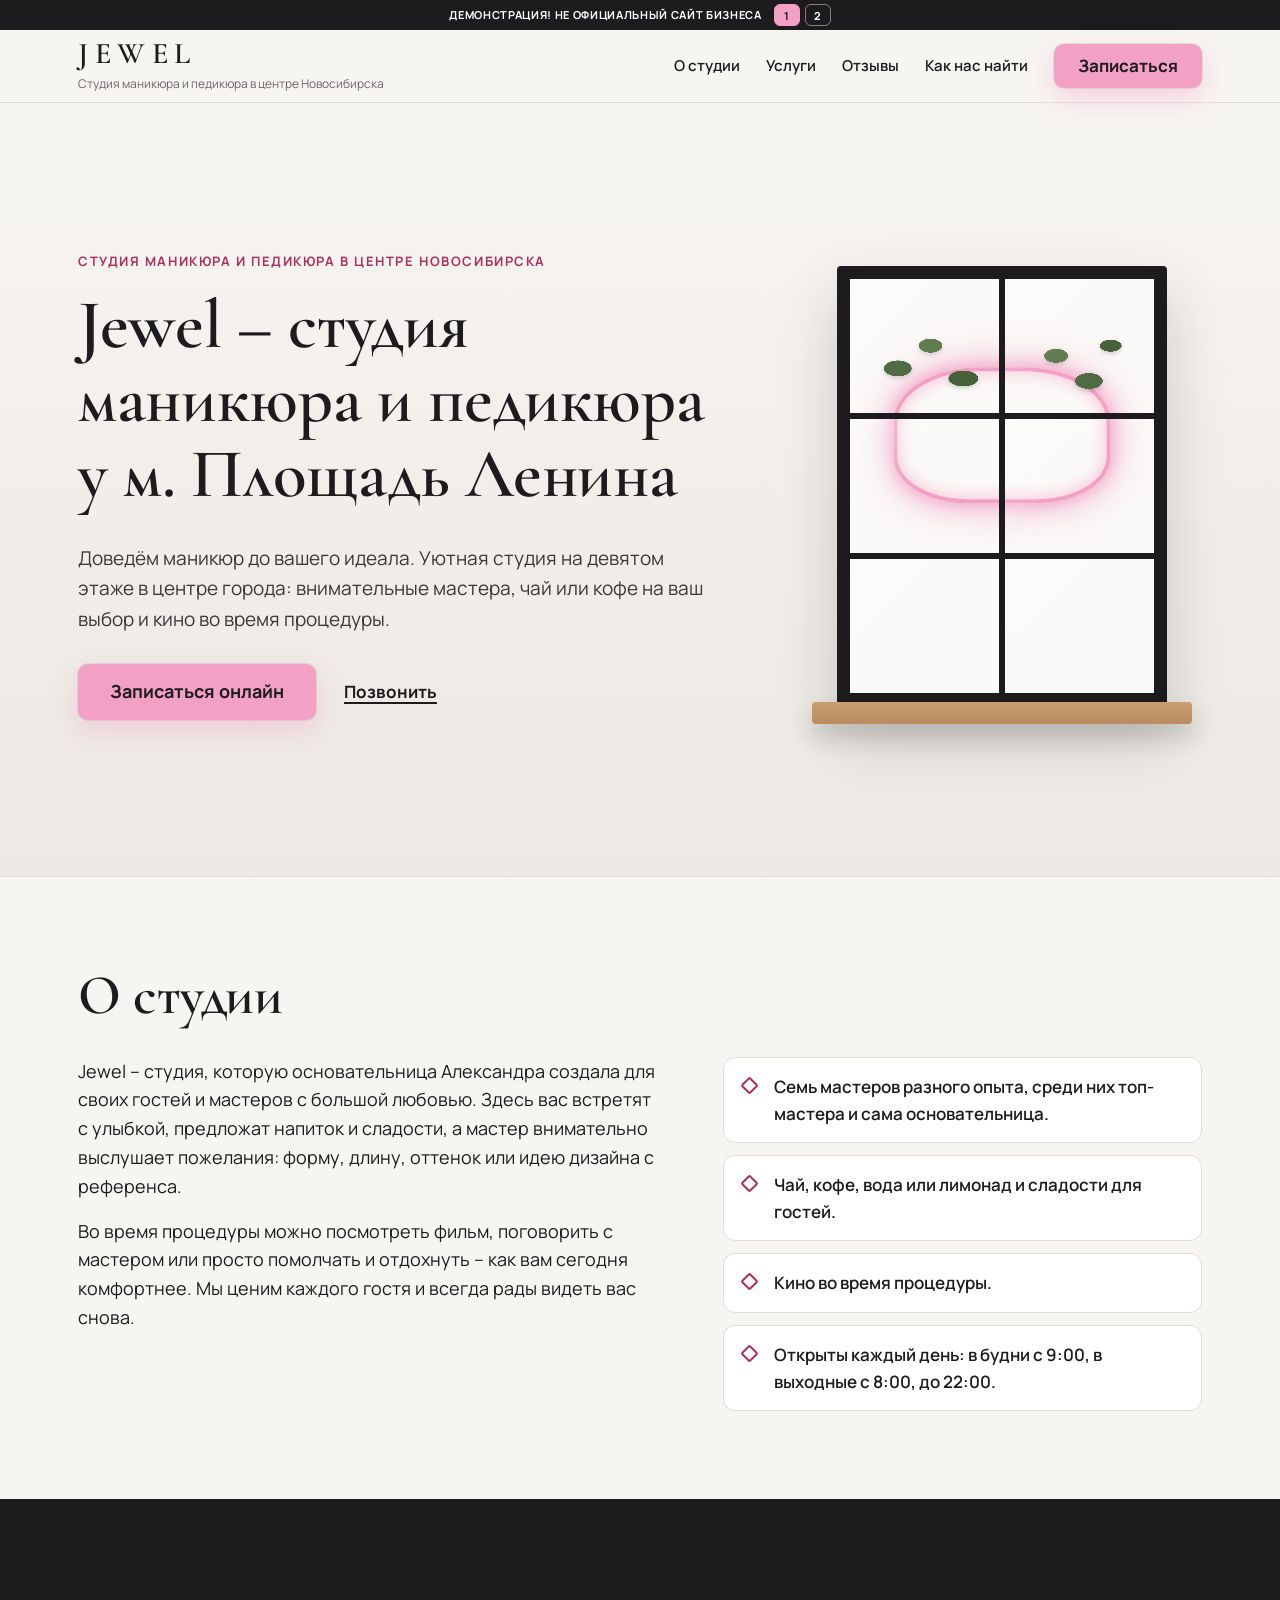
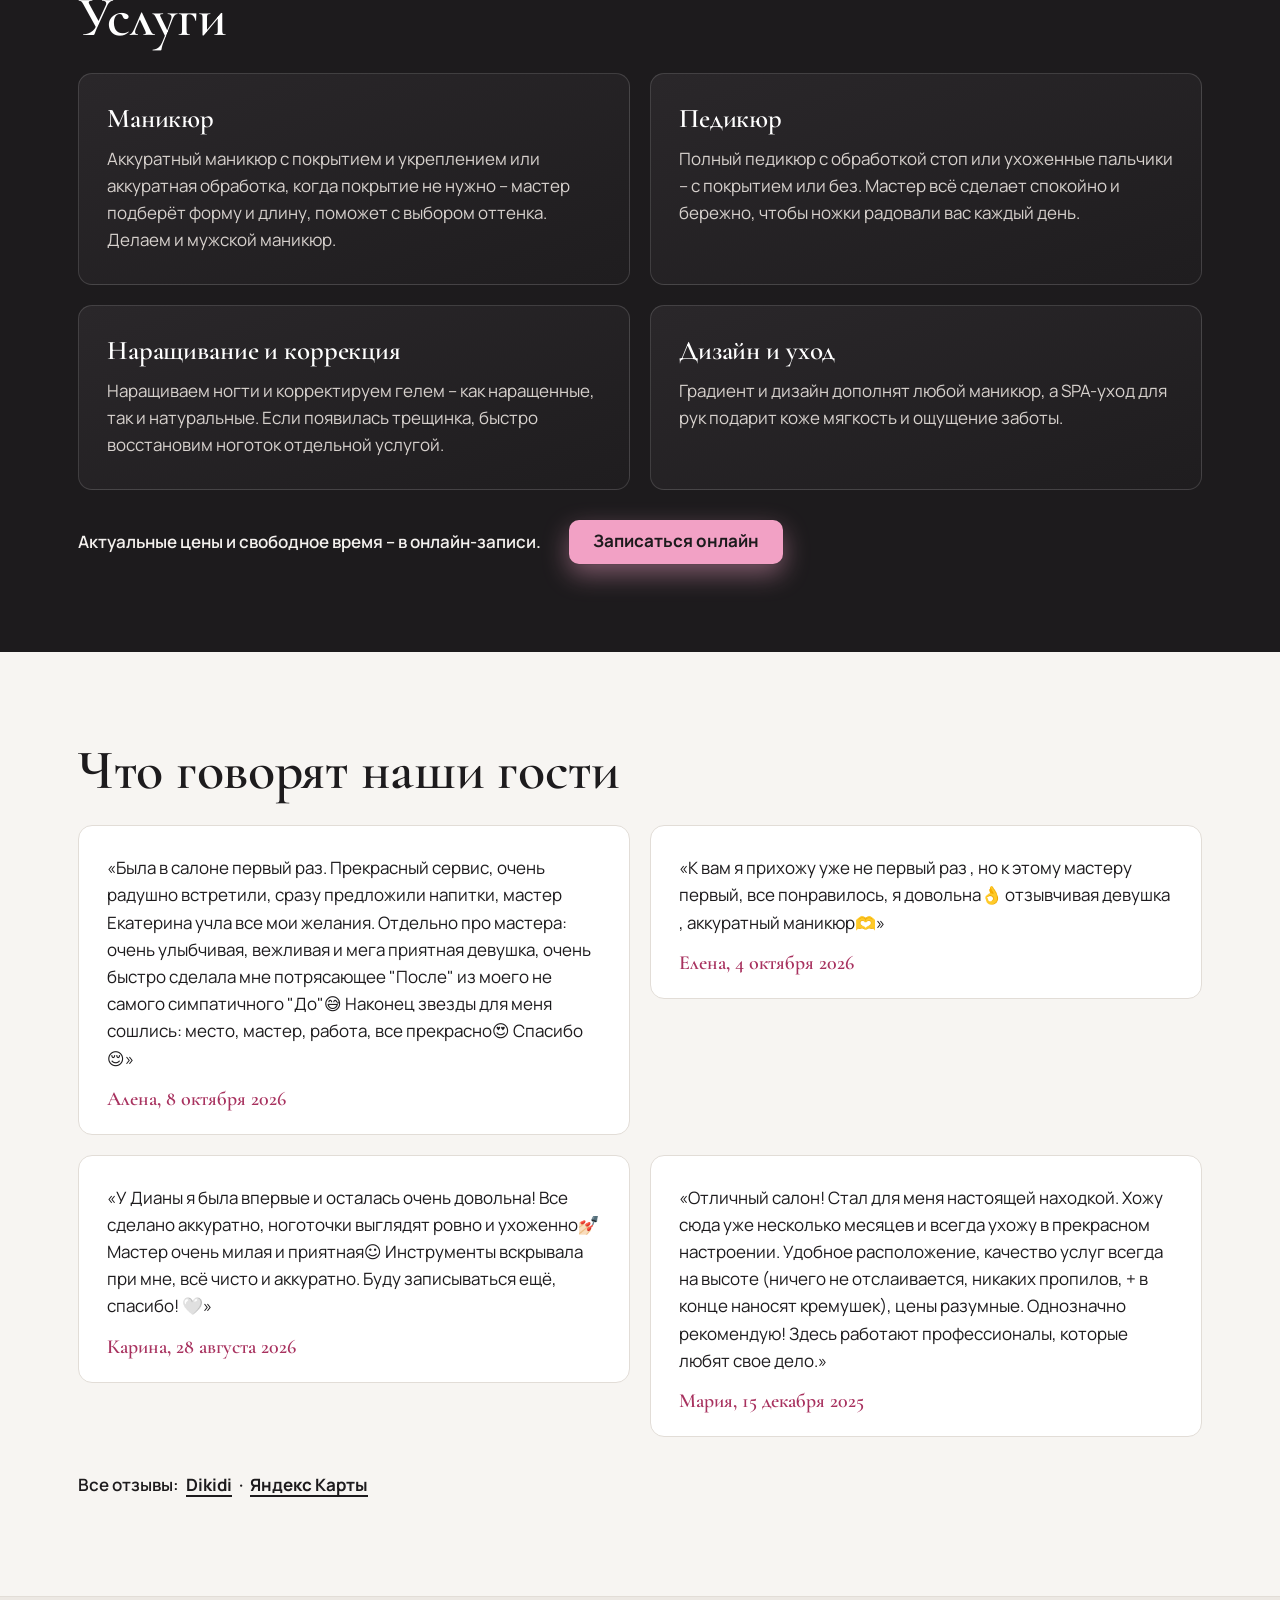
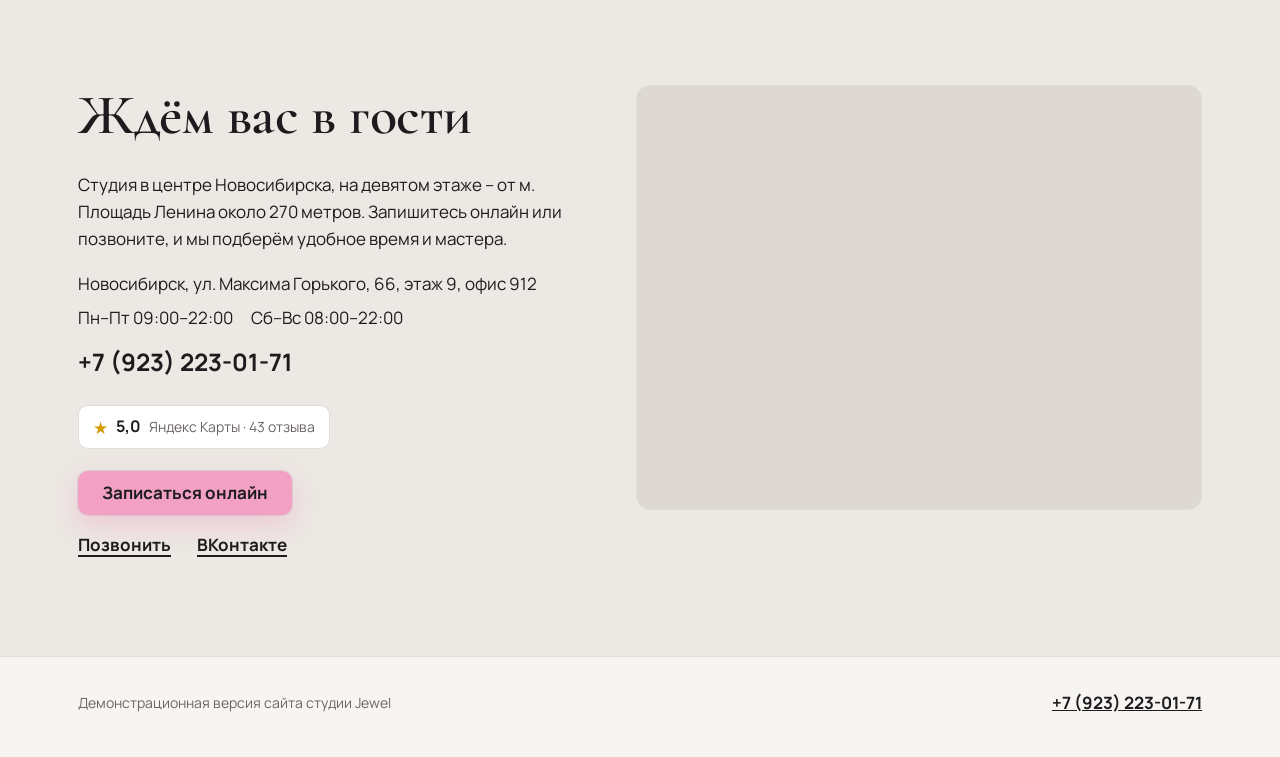
==== index.html @ 797bcfe1 "Demo site" ====
<!DOCTYPE html>
<html lang="ru">
<head>
<meta charset="utf-8">
<meta name="viewport" content="width=device-width, initial-scale=1.0">
<meta name="robots" content="noindex, nofollow">
<title>Jewel · студия маникюра и педикюра у м. Площадь Ленина, Новосибирск</title>
<meta name="description"
  content="Jewel · студия маникюра и педикюра в центре Новосибирска у м. Площадь Ленина: маникюр, педикюр, наращивание и дизайн ногтей, онлайн-запись каждый день.">
<meta name="theme-color" content="#f7f5f2">

<link rel="icon" sizes="any" href="logos/favicon.ico">
<link rel="icon" type="image/png" sizes="32x32" href="logos/favicon-32x32.png">
<link rel="apple-touch-icon" sizes="180x180" href="logos/apple-touch-icon.png">
<link rel="preload" href="fonts/manrope-cyr.woff2" as="font" type="font/woff2" crossorigin>
<link rel="preload" href="fonts/cormorant-lat.woff2" as="font" type="font/woff2" crossorigin>
<link rel="stylesheet" href="css/fonts.css">
<link rel="stylesheet" href="css/styles.css">
</head>
<body>
<div class="fixedtop" id="fixedtop">
  <div class="ribbon">
    <p class="ribbon__msg">ДЕМОНСТРАЦИЯ! НЕ ОФИЦИАЛЬНЫЙ САЙТ БИЗНЕСА</p>
    <nav class="ribbon__ver" aria-label="Версии сайта"><a href="./" aria-current="page">1</a><a href="v2/">2</a></nav>
  </div>
  <header class="bar">
    <div class="bar__in shell">
      <a class="mark" href="#top"><span class="mark__word">JEWEL</span><span class="mark__sub">Студия маникюра и педикюра в центре Новосибирска</span></a>
      <nav class="nav" aria-label="Разделы">
        <a href="#studio">О студии</a>
        <a href="#care">Услуги</a>
        <a href="#voices">Отзывы</a>
        <a href="#visit">Как нас найти</a>
      </nav>
      <a class="pill pill--main bar__cta" href="https://dikidi.net/197615/" target="_blank" rel="noopener">Записаться</a>
      <button class="toggle" type="button" aria-expanded="false" aria-controls="drawer" aria-label="Открыть меню"><span class="toggle__lines" aria-hidden="true"></span></button>
    </div>
    <nav class="drawer" id="drawer" aria-label="Меню" hidden>
      <a href="#studio">О студии</a>
      <a href="#care">Услуги</a>
      <a href="#voices">Отзывы</a>
      <a href="#visit">Как нас найти</a>
    </nav>
  </header>
</div>
<div class="fixedtop-gap" aria-hidden="true"></div>

<main id="top">
  <section class="first" aria-labelledby="first-title">
    <div class="shell first__grid">
      <div class="first__copy">
        <p class="first__kicker">Студия маникюра и педикюра в центре Новосибирска</p>
        <h1 id="first-title">Jewel – студия маникюра и педикюра у м.&nbsp;Площадь Ленина</h1>
        <p class="first__lead">Доведём маникюр до вашего идеала. Уютная студия на девятом этаже в центре города: внимательные мастера, чай или кофе на ваш выбор и кино во время процедуры.</p>
        <div class="first__actions">
          <a class="pill pill--main pill--big" href="https://dikidi.net/197615/" target="_blank" rel="noopener">Записаться онлайн</a>
          <a class="line-link" href="tel:+79232230171">Позвонить</a>
        </div>
      </div>
      <div class="first__art" aria-hidden="true">
        <div class="frame">
          <span class="frame__glow"></span>
          <span class="frame__leaves"></span>
          <div class="frame__panes">
            <span class="pane"></span>
            <span class="pane"></span>
            <span class="pane"></span>
            <span class="pane"></span>
            <span class="pane"></span>
            <span class="pane"></span>
          </div>
        </div>
        <span class="first__oak"></span>
      </div>
    </div>
  </section>

  <section class="block studio" id="studio" aria-labelledby="studio-title">
    <div class="shell studio__grid">
      <h2 id="studio-title">О студии</h2>
      <div class="studio__copy">
        <p>Jewel – студия, которую основательница Александра создала для своих гостей и мастеров с большой любовью. Здесь вас встретят с улыбкой, предложат напиток и сладости, а мастер внимательно выслушает пожелания: форму, длину, оттенок или идею дизайна с референса.</p>
        <p>Во время процедуры можно посмотреть фильм, поговорить с мастером или просто помолчать и отдохнуть – как вам сегодня комфортнее. Мы ценим каждого гостя и всегда рады видеть вас снова.</p>
      </div>
      <ul class="points">
        <li>Семь мастеров разного опыта, среди них топ-мастера и сама основательница.</li>
        <li>Чай, кофе, вода или лимонад и сладости для гостей.</li>
        <li>Кино во время процедуры.</li>
        <li>Открыты каждый день: в будни с 9:00, в выходные с 8:00, до 22:00.</li>
      </ul>
    </div>
  </section>

  <section class="block care" id="care" aria-labelledby="care-title">
    <div class="shell">
      <h2 id="care-title">Услуги</h2>
      <ul class="care__list">
        <li class="care-card">
          <h3>Маникюр</h3>
          <p>Аккуратный маникюр с покрытием и укреплением или аккуратная обработка, когда покрытие не нужно – мастер подберёт форму и длину, поможет с выбором оттенка. Делаем и мужской маникюр.</p>
        </li>
        <li class="care-card">
          <h3>Педикюр</h3>
          <p>Полный педикюр с обработкой стоп или ухоженные пальчики – с покрытием или без. Мастер всё сделает спокойно и бережно, чтобы ножки радовали вас каждый день.</p>
        </li>
        <li class="care-card">
          <h3>Наращивание и коррекция</h3>
          <p>Наращиваем ногти и корректируем гелем – как наращенные, так и натуральные. Если появилась трещинка, быстро восстановим ноготок отдельной услугой.</p>
        </li>
        <li class="care-card">
          <h3>Дизайн и уход</h3>
          <p>Градиент и дизайн дополнят любой маникюр, а SPA-уход для рук подарит коже мягкость и ощущение заботы.</p>
        </li>
      </ul>
      <div class="care__after">
        <p>Актуальные цены и свободное время – в онлайн-записи.</p>
        <a class="pill pill--main" href="https://dikidi.net/197615/" target="_blank" rel="noopener">Записаться онлайн</a>
      </div>
    </div>
  </section>

  <section class="block voices" id="voices" aria-labelledby="voices-title">
    <div class="shell">
      <h2 id="voices-title">Что говорят наши гости</h2>
      <div class="voices__grid">
        <figure class="voice">
          <blockquote><p>«Была в салоне первый раз. Прекрасный сервис, очень радушно встретили, сразу предложили напитки, мастер Екатерина учла все мои желания. Отдельно про мастера: очень улыбчивая, вежливая и мега приятная девушка, очень быстро сделала мне потрясающее "После" из моего не самого симпатичного "До"😅 Наконец звезды для меня сошлись: место, мастер, работа, все прекрасно😍 Спасибо😌»</p></blockquote>
          <figcaption>Алена, 8 октября 2026</figcaption>
        </figure>
        <figure class="voice">
          <blockquote><p>«К вам я прихожу уже не первый раз , но к этому мастеру первый, все понравилось, я довольна👌 отзывчивая девушка , аккуратный маникюр🫶»</p></blockquote>
          <figcaption>Елена, 4 октября 2026</figcaption>
        </figure>
        <figure class="voice">
          <blockquote><p>«У Дианы я была впервые и осталась очень довольна! Все сделано аккуратно, ноготочки выглядят ровно и ухоженно💅🏻Мастер очень милая и приятная☺️ Инструменты вскрывала при мне, всё чисто и аккуратно. Буду записываться ещё, спасибо! 🤍»</p></blockquote>
          <figcaption>Карина, 28 августа 2026</figcaption>
        </figure>
        <figure class="voice">
          <blockquote><p>«Отличный салон! Стал для меня настоящей находкой. Хожу сюда уже несколько месяцев и всегда ухожу в прекрасном настроении. Удобное расположение, качество услуг всегда на высоте (ничего не отслаивается, никаких пропилов, + в конце наносят кремушек), цены разумные. Однозначно рекомендую! Здесь работают профессионалы, которые любят свое дело.»</p></blockquote>
          <figcaption>Мария, 15 декабря 2025</figcaption>
        </figure>
      </div>
      <p class="voices__all">Все отзывы: <a class="line-link" href="https://dikidi.net/197615" target="_blank" rel="noopener">Dikidi</a> · <a class="line-link" href="https://yandex.com/maps/org/jewel/222797438536/reviews/" target="_blank" rel="noopener">Яндекс Карты</a></p>
    </div>
  </section>

  <section class="block visit" id="visit" aria-labelledby="visit-title">
    <div class="shell visit__grid">
      <div class="visit__info">
        <h2 id="visit-title">Ждём вас в гости</h2>
        <p class="visit__text">Студия в центре Новосибирска, на девятом этаже – от м. Площадь Ленина около 270 метров. Запишитесь онлайн или позвоните, и мы подберём удобное время и мастера.</p>
        <address class="nap">
          <p>Новосибирск, ул. Максима Горького, 66, этаж 9, офис 912</p>
          <p class="nap__hours"><span>Пн–Пт 09:00–22:00</span><span>Сб–Вс 08:00–22:00</span></p>
          <p class="nap__phone"><a href="tel:+79232230171">+7 (923) 223-01-71</a></p>
        </address>
        <a class="rating" href="https://yandex.com/maps/org/jewel/222797438536/reviews/" target="_blank" rel="noopener"><span class="rating__star" aria-hidden="true">★</span><strong>5,0</strong><span>Яндекс Карты · 43 отзыва</span></a>
        <div class="visit__actions">
          <a class="pill pill--main pill--wide" href="https://dikidi.net/197615/" target="_blank" rel="noopener">Записаться онлайн</a>
          <p class="visit__links"><a class="line-link" href="tel:+79232230171">Позвонить</a><a class="line-link" href="https://vk.ru/jewel_nail_nsk" target="_blank" rel="noopener">ВКонтакте</a></p>
        </div>
      </div>
      <div class="visit__map" id="map">
        <iframe src="https://yandex.ru/map-widget/v1/org/jewel/222797438536/" title="Jewel на карте" loading="lazy" allowfullscreen></iframe>
      </div>
    </div>
  </section>
</main>

<footer class="foot">
  <div class="shell foot__row">
    <p class="foot__demo">Демонстрационная версия сайта студии Jewel</p>
    <p><a class="foot__phone" href="tel:+79232230171">+7 (923) 223-01-71</a></p>
  </div>
</footer>
<script src="js/chrome.js" defer></script>
</body>
</html>
---- css/fonts.css ----
@font-face {
  font-family: 'Cormorant Garamond';
  font-style: normal;
  font-weight: 500 600;
  font-display: swap;
  src: url(../fonts/cormorant-cyr.woff2) format('woff2');
  unicode-range: U+0301, U+0400-045F, U+0490-0491, U+04B0-04B1, U+2116;
}

@font-face {
  font-family: 'Cormorant Garamond';
  font-style: normal;
  font-weight: 500 600;
  font-display: swap;
  src: url(../fonts/cormorant-lat.woff2) format('woff2');
  unicode-range: U+0000-00FF, U+0131, U+0152-0153, U+02BB-02BC, U+02C6, U+02DA, U+02DC, U+0304, U+0308, U+0329, U+2000-206F, U+20AC, U+2122, U+2191, U+2193, U+2212, U+2215, U+FEFF, U+FFFD;
}

@font-face {
  font-family: 'Manrope';
  font-style: normal;
  font-weight: 400 700;
  font-display: swap;
  src: url(../fonts/manrope-cyr.woff2) format('woff2');
  unicode-range: U+0301, U+0400-045F, U+0490-0491, U+04B0-04B1, U+2116;
}

@font-face {
  font-family: 'Manrope';
  font-style: normal;
  font-weight: 400 700;
  font-display: swap;
  src: url(../fonts/manrope-lat.woff2) format('woff2');
  unicode-range: U+0000-00FF, U+0131, U+0152-0153, U+02BB-02BC, U+02C6, U+02DA, U+02DC, U+0304, U+0308, U+0329, U+2000-206F, U+20AC, U+2122, U+2191, U+2193, U+2212, U+2215, U+FEFF, U+FFFD;
}
---- css/styles.css ----
/* Jewel · main page. White walls, black frames, oak tops, grey textiles and the pink neon of the studio. */
:root {
  --paper: #f7f5f2;
  --stone: #ece8e3;
  --white: #ffffff;
  --coal: #1d1b1d;
  --coal-2: #3a363a;
  --soft: #6a6468;
  --oak: #b98b5e;
  --neon: #f2a1c5;
  --rose: #a8325f;
  --rule: #e2ddd7;
  --display: "Cormorant Garamond", "Times New Roman", serif;
  --text: "Manrope", system-ui, -apple-system, "Segoe UI", Arial, sans-serif;
  --fixed-h: 100px;
}
*, *::before, *::after { box-sizing: border-box; }
html { -webkit-text-size-adjust: 100%; scroll-behavior: smooth; scroll-padding-top: calc(var(--fixed-h) + 14px); }
body { margin: 0; background: var(--paper); color: var(--coal); font: 400 17px/1.6 var(--text); overflow-x: clip; }
a { color: inherit; }
:focus-visible { outline: 3px solid var(--rose); outline-offset: 3px; border-radius: 4px; }
h1, h2, h3 { margin: 0 0 .45em; font-family: var(--display); font-weight: 600; line-height: 1.08; letter-spacing: -.005em; }
h2 { font-size: clamp(36px, 4.4vw, 56px); }
h3 { font-size: 27px; }
.shell { width: 100%; max-width: 1180px; margin-inline: auto; padding-inline: 28px; }

/* top: demo ribbon + header, fixed; the gap keeps the flow */
.fixedtop { position: fixed; inset: 0 0 auto 0; z-index: 40; }
.fixedtop-gap { height: var(--fixed-h); }
.ribbon { display: flex; align-items: center; justify-content: center; gap: 12px; min-height: 30px; padding: 4px 10px; background: var(--coal); color: #fff; }
.ribbon__msg { margin: 0; font: 700 11px/1.25 var(--text); letter-spacing: .06em; text-align: center; }
.ribbon__ver { display: flex; gap: 5px; flex: none; }
.ribbon__ver a { display: grid; place-items: center; min-width: 26px; height: 22px; padding: 0 7px; border: 1px solid rgba(255,255,255,.45); border-radius: 6px; color: #fff; text-decoration: none; font: 700 11px/1 var(--text); }
.ribbon__ver a[aria-current="page"] { background: var(--neon); border-color: var(--neon); color: var(--coal); }
.bar { background: rgba(247,245,242,.96); border-bottom: 1px solid var(--rule); backdrop-filter: blur(6px); }
.bar__in { display: flex; align-items: center; gap: 26px; min-height: 72px; }
.mark { display: flex; flex-direction: column; justify-content: center; flex: none; min-width: 0; min-height: 44px; text-decoration: none; }
.mark__word { font: 600 30px/1 var(--display); letter-spacing: .22em; }
.mark__sub { margin-top: 5px; font-size: 12px; color: var(--soft); }
.nav { display: flex; gap: 26px; margin-left: auto; }
.nav a { padding: 8px 0; font-weight: 600; font-size: 15px; text-decoration: none; }
.nav a:hover { color: var(--rose); }
.pill { display: inline-flex; align-items: center; justify-content: center; min-height: 44px; padding: 10px 24px; border-radius: 10px; font-weight: 700; line-height: 1.2; text-align: center; text-decoration: none; }
.pill--main { background: var(--neon); color: var(--coal); box-shadow: 0 0 0 1px rgba(29,27,29,.08), 0 10px 26px rgba(242,161,197,.45); }
.pill--main:hover { background: #f7bcd6; }
.pill--big { min-height: 56px; padding: 15px 32px; font-size: 18px; }
.line-link { display: inline-block; padding: 10px 0; font-weight: 700; text-decoration: underline; text-decoration-thickness: 1.5px; text-underline-offset: 4px; }
.line-link:hover { color: var(--rose); }
.toggle { display: none; flex: none; width: 44px; height: 44px; padding: 0; border: 1px solid var(--rule); border-radius: 10px; background: var(--white); cursor: pointer; place-items: center; }
.toggle__lines, .toggle__lines::before, .toggle__lines::after { display: block; width: 20px; height: 2px; background: var(--coal); border-radius: 1px; transition: transform .2s ease, opacity .2s ease; }
.toggle__lines { position: relative; }
.toggle__lines::before, .toggle__lines::after { content: ""; position: absolute; left: 0; }
.toggle__lines::before { transform: translateY(-6px); }
.toggle__lines::after { transform: translateY(6px); }
.toggle[aria-expanded="true"] .toggle__lines { background: transparent; }
.toggle[aria-expanded="true"] .toggle__lines::before { transform: rotate(45deg); }
.toggle[aria-expanded="true"] .toggle__lines::after { transform: rotate(-45deg); }
.drawer { display: flex; flex-direction: column; padding: 6px 28px 16px; background: var(--paper); border-bottom: 1px solid var(--rule); }
.drawer[hidden] { display: none; }
.drawer a { display: flex; align-items: center; min-height: 50px; font-size: 18px; font-weight: 600; text-decoration: none; border-bottom: 1px solid var(--stone); }
.drawer a:last-child { border-bottom: 0; }

/* first screen: no photo, a drawn black-framed glass wall with the pink glow of the studio */
.first { background: linear-gradient(180deg, var(--paper) 0%, var(--stone) 100%); border-bottom: 1px solid var(--rule); }
.first__grid { display: grid; grid-template-columns: minmax(0, 1.25fr) minmax(0, .75fr); gap: 56px; align-items: center; min-height: calc(100svh - var(--fixed-h) - 24px); padding-block: 56px 64px; }
.first__kicker { margin: 0 0 16px; font-size: 13px; font-weight: 700; letter-spacing: .12em; text-transform: uppercase; color: var(--rose); }
.first h1 { font-size: clamp(42px, 5.4vw, 72px); }
.first__lead { max-width: 33em; margin: 0 0 30px; font-size: 19px; color: var(--coal-2); }
.first__actions { display: flex; flex-wrap: wrap; align-items: center; gap: 12px 28px; }
.first__art { position: relative; display: flex; justify-content: center; }
.frame { position: relative; width: min(100%, 330px); aspect-ratio: 3 / 4; border: 10px solid var(--coal); border-radius: 4px; background: #fbfaf8; overflow: hidden; box-shadow: 0 30px 60px rgba(29,27,29,.18); }
.frame__glow { position: absolute; left: 50%; top: 38%; width: 70%; aspect-ratio: 1.6; transform: translate(-50%, -50%); border: 4px solid var(--neon); border-radius: 40% 40% 34% 34%; box-shadow: 0 0 18px var(--neon), 0 0 46px rgba(242,161,197,.8), inset 0 0 18px rgba(242,161,197,.7); animation: hum 4s ease-in-out infinite; }
.frame__leaves { position: absolute; left: 6%; top: 10%; width: 88%; height: 30%;
  background:
    radial-gradient(14px 8px at 12% 40%, #4f6b43 98%, transparent) ,
    radial-gradient(12px 7px at 24% 22%, #5f7d50 98%, transparent),
    radial-gradient(15px 8px at 36% 48%, #46613b 98%, transparent),
    radial-gradient(12px 7px at 70% 30%, #5f7d50 98%, transparent),
    radial-gradient(14px 8px at 82% 50%, #4f6b43 98%, transparent),
    radial-gradient(11px 6px at 90% 22%, #46613b 98%, transparent);
  filter: drop-shadow(0 2px 2px rgba(0,0,0,.15)); }
.frame__panes { position: absolute; inset: 0; display: grid; grid-template-columns: repeat(2, 1fr); grid-template-rows: repeat(3, 1fr); }
.pane { border: 3px solid var(--coal); background: linear-gradient(135deg, rgba(255,255,255,.35), transparent 45%); }
.first__oak { position: absolute; left: 50%; bottom: -18px; width: min(110%, 380px); height: 22px; transform: translateX(-50%); border-radius: 4px; background: linear-gradient(180deg, #c99d70, var(--oak)); box-shadow: 0 12px 24px rgba(29,27,29,.2); }
@keyframes hum { 0%, 100% { opacity: 1; } 50% { opacity: .82; } }

.block { padding-block: 88px; }
.studio__grid { display: grid; grid-template-columns: 1.1fr .9fr; gap: 6px 60px; align-items: start; }
.studio h2 { grid-column: 1 / -1; }
.studio__copy p { margin: 0 0 16px; font-size: 18px; }
.points { display: grid; gap: 12px; margin: 0; padding: 0; list-style: none; }
.points li { position: relative; padding: 15px 18px 15px 50px; background: var(--white); border: 1px solid var(--rule); border-radius: 12px; font-weight: 600; }
.points li::before { content: ""; position: absolute; left: 19px; top: 21px; width: 13px; height: 13px; border: 2px solid var(--rose); transform: rotate(45deg); border-radius: 2px; }

.care { background: var(--coal); color: #f4f1ee; }
.care h2 { color: #fff; }
.care__list { display: grid; grid-template-columns: repeat(2, 1fr); gap: 20px; margin: 0; padding: 0; list-style: none; }
.care-card { padding: 30px 28px; border: 1px solid rgba(255,255,255,.14); border-radius: 14px; background: linear-gradient(160deg, #2a272a, #1f1d1f); }
.care-card h3 { color: #fff; }
.care-card p { margin: 0; color: #d7d1cd; }
.care__after { display: flex; flex-wrap: wrap; align-items: center; gap: 14px 28px; margin-top: 30px; }
.care__after p { margin: 0; font-weight: 600; }

.voices__grid { display: grid; grid-template-columns: repeat(2, 1fr); gap: 20px; align-items: start; }
.voice { margin: 0; padding: 28px 28px 22px; background: var(--white); border: 1px solid var(--rule); border-radius: 14px; }
.voice blockquote { margin: 0; }
.voice blockquote p { margin: 0; }
.voice figcaption { margin-top: 14px; font: 600 20px/1.3 var(--display); color: var(--rose); }
.voices__all { margin: 24px 0 0; font-weight: 600; }
.voices__all .line-link { margin-inline: 4px; }

.visit { background: var(--stone); border-top: 1px solid var(--rule); }
.visit__grid { display: grid; grid-template-columns: .95fr 1.05fr; gap: 46px; align-items: start; }
.visit__text { margin: 0 0 18px; }
.nap { margin: 0 0 18px; font-style: normal; }
.nap p { margin: 0 0 6px; }
.nap__hours { display: flex; flex-wrap: wrap; gap: 0 18px; }
.nap__phone a { display: inline-block; padding: 6px 0; font-size: 24px; font-weight: 700; text-decoration: none; }
.rating { display: inline-flex; align-items: center; gap: 8px; min-height: 44px; margin: 0 0 22px; padding: 6px 14px; border: 1px solid var(--rule); border-radius: 10px; background: var(--white); font-size: 14px; text-decoration: none; }
.rating strong { font-size: 16px; }
.rating span:last-child { color: var(--soft); }
.rating__star { color: #d39b00; font-size: 17px; }
.visit__actions { display: flex; flex-direction: column; align-items: flex-start; gap: 6px; }
.visit__links { display: flex; flex-wrap: wrap; gap: 0 26px; margin: 0; }
.visit__map { position: relative; aspect-ratio: 4 / 3; overflow: hidden; border: 1px solid var(--rule); border-radius: 14px; background: #ddd8d1; }
.visit__map iframe { position: absolute; inset: 0; width: 100%; height: 100%; border: 0; }

.foot { padding-block: 22px 30px; border-top: 1px solid var(--rule); }
.foot__row { display: flex; flex-wrap: wrap; justify-content: space-between; align-items: center; gap: 4px 24px; }
.foot p { margin: 0; }
.foot__demo { font-size: 14px; color: var(--soft); }
.foot__phone { display: inline-block; padding: 10px 0; font-weight: 700; }

@media (max-width: 1120px) { .mark__sub { display: none; } }
@media (max-width: 979px) {
  .nav { display: none; }
  .toggle { display: grid; }
  .bar__cta { margin-left: auto; }
  .first__grid { grid-template-columns: 1fr; min-height: 0; gap: 40px; padding-block: 40px 60px; }
  .frame { width: min(52%, 230px); }
  .first__oak { width: min(66%, 280px); }
  .studio__grid, .visit__grid { grid-template-columns: 1fr; }
  .voices__grid { grid-template-columns: 1fr; }
}
@media (max-width: 660px) { .care__list { grid-template-columns: 1fr; } }
@media (max-width: 560px) {
  body { font-size: 16px; }
  .shell { padding-inline: 16px; }
  .ribbon { gap: 8px; padding: 4px 6px; }
  .ribbon__msg { font-size: 10px; letter-spacing: .02em; }
  .bar__in { gap: 10px; min-height: 60px; }
  .mark__word { font-size: 25px; letter-spacing: .16em; }
  .bar__cta { padding: 8px 14px; font-size: 15px; }
  .drawer { padding: 4px 16px 12px; }
  .first__lead { font-size: 17px; }
  .first__actions .pill--big, .pill--wide { width: 100%; }
  .visit__actions { align-items: stretch; }
  .block { padding-block: 60px; }
  .care-card { padding: 24px 20px; }
  .voice { padding: 22px 20px 18px; }
}
@media (max-width: 360px) { .bar__in { gap: 8px; } .mark__word { font-size: 22px; letter-spacing: .12em; } .bar__cta { padding: 8px 11px; font-size: 14px; } }
@media (prefers-reduced-motion: reduce) { html { scroll-behavior: auto; } .frame__glow { animation: none; } .toggle__lines, .toggle__lines::before, .toggle__lines::after { transition: none; } }
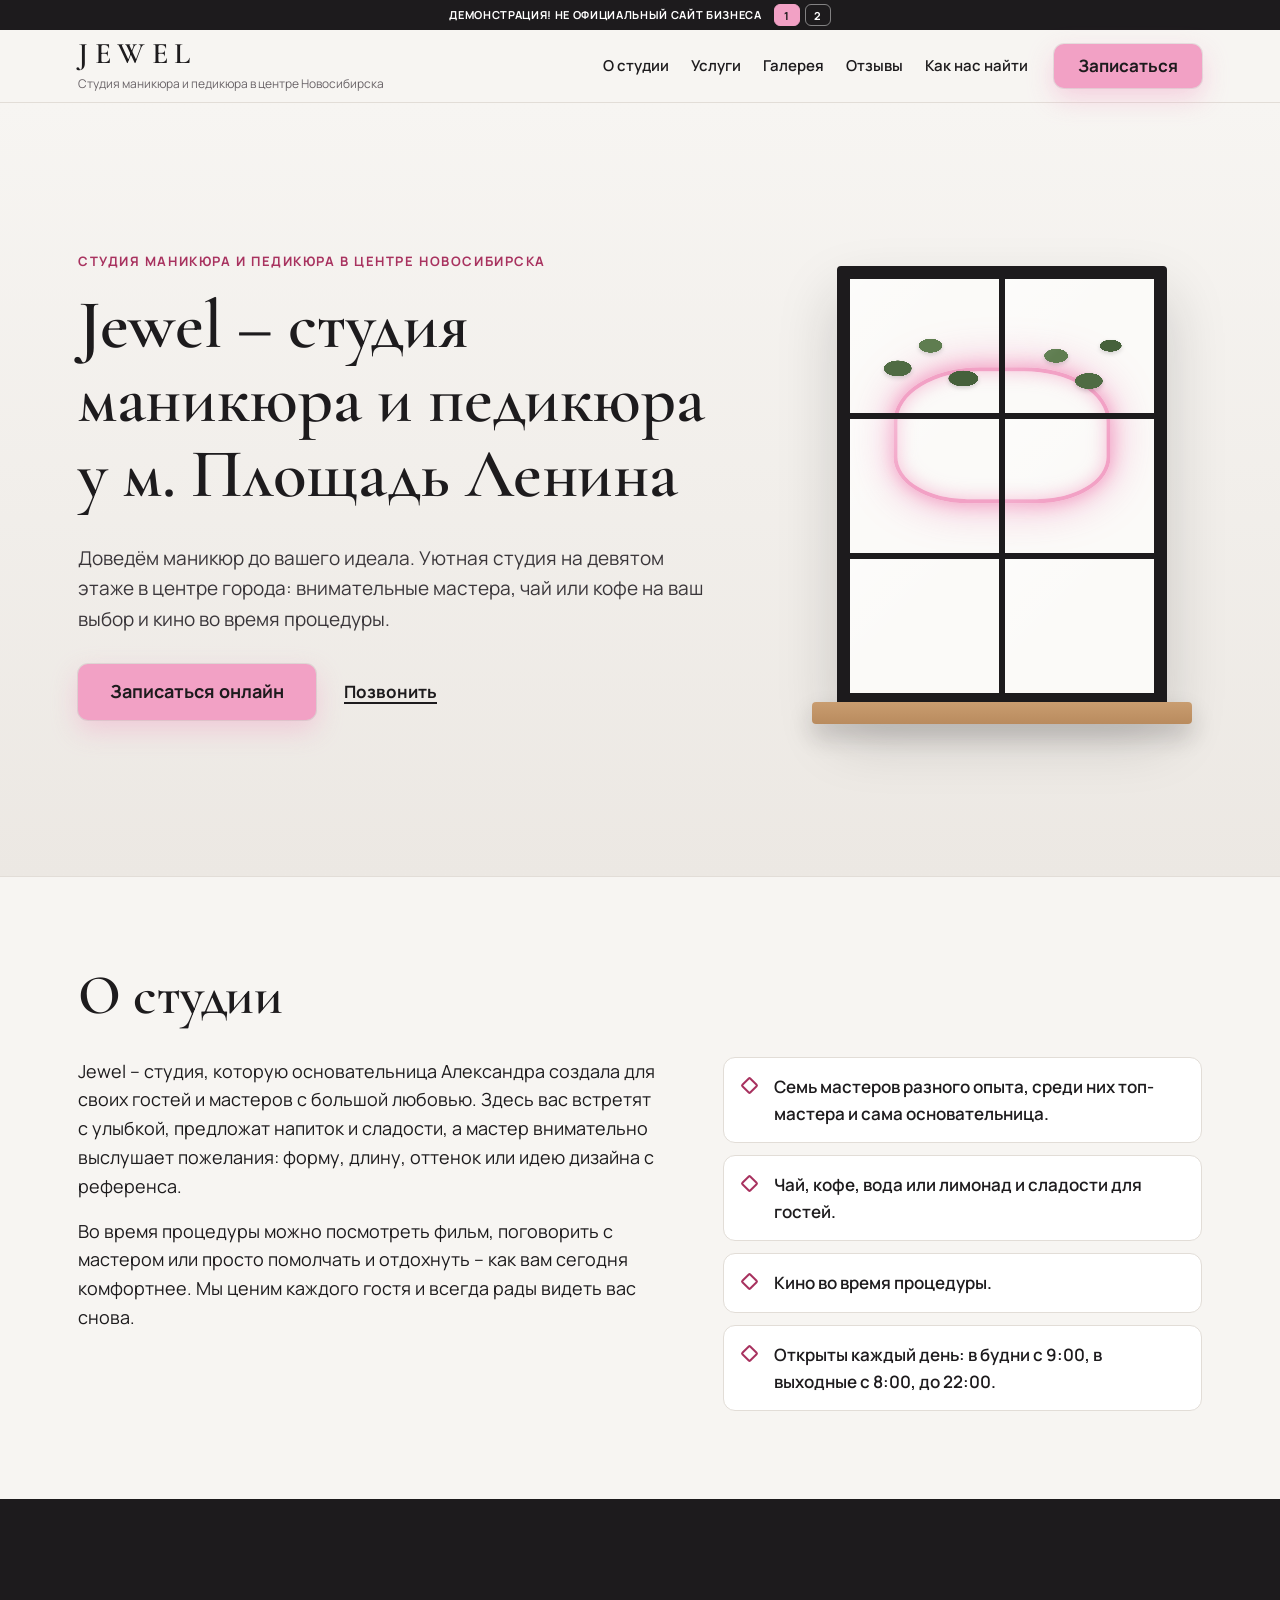
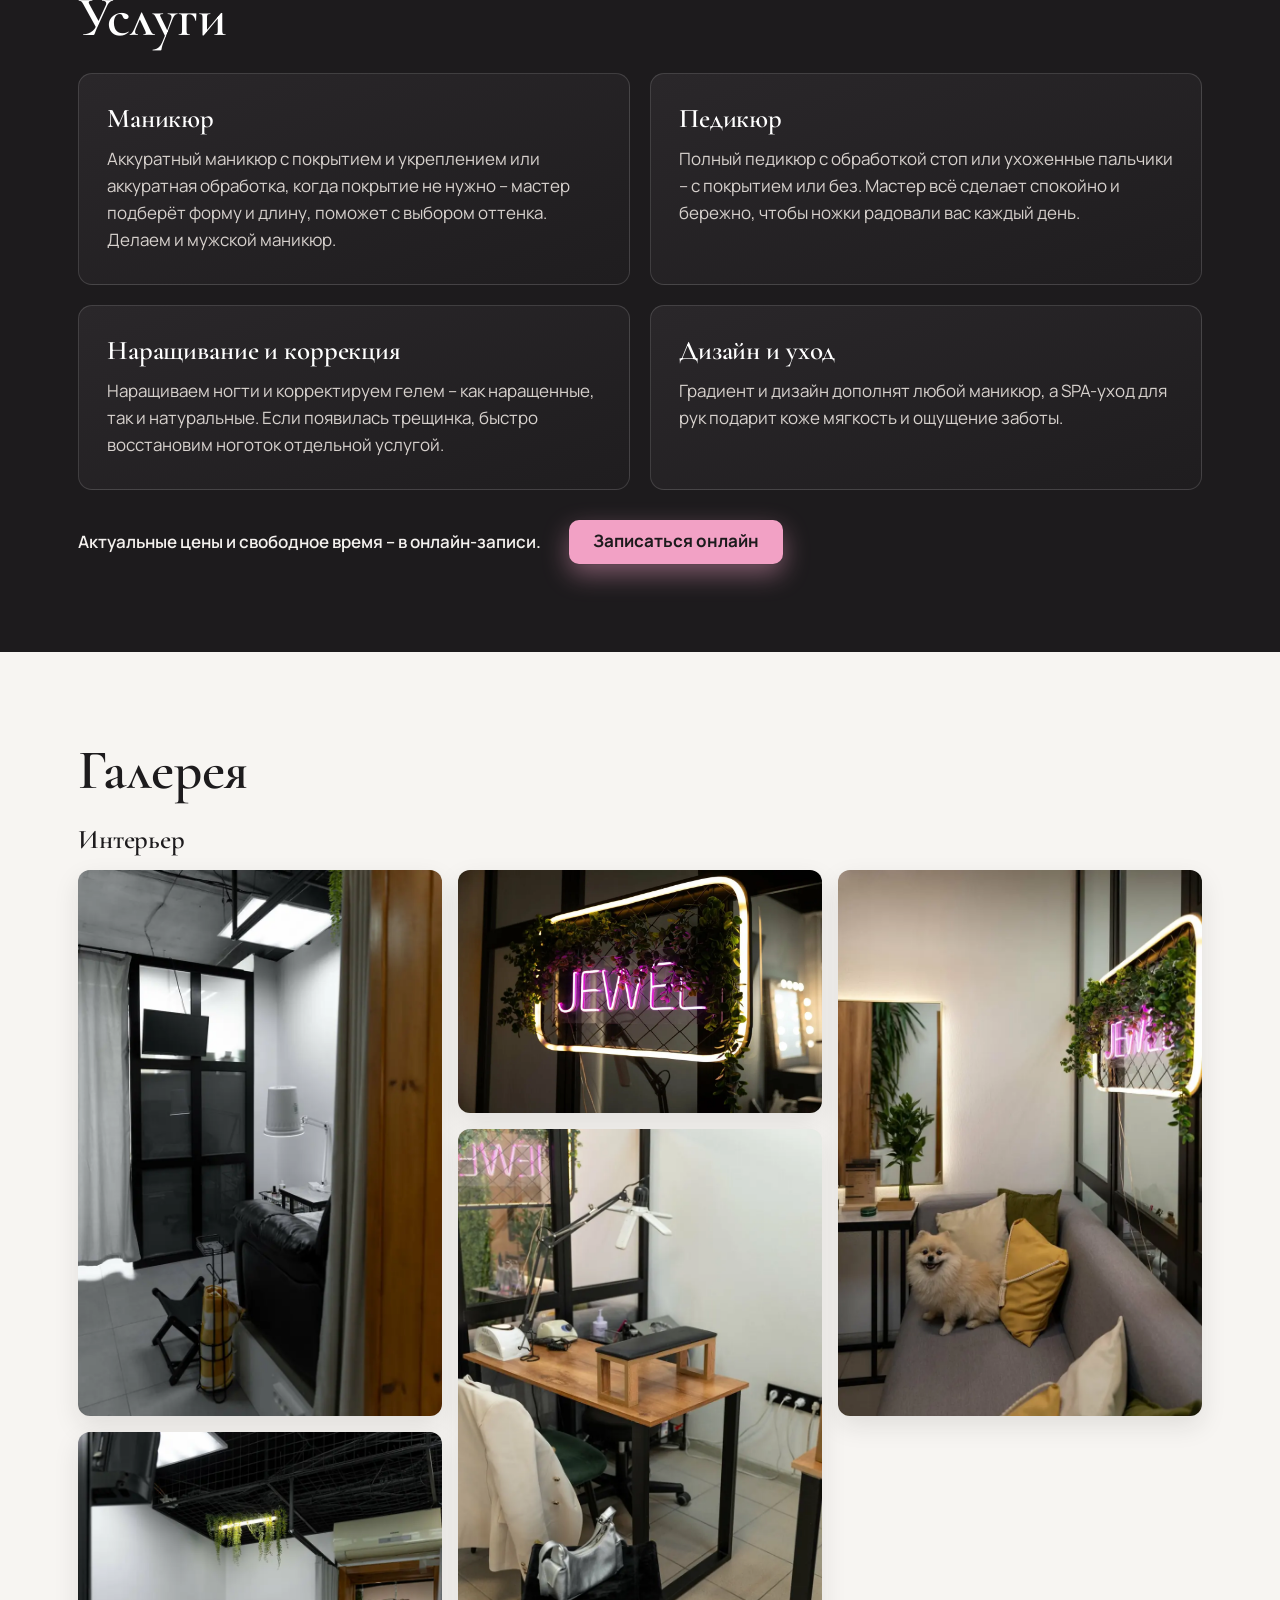
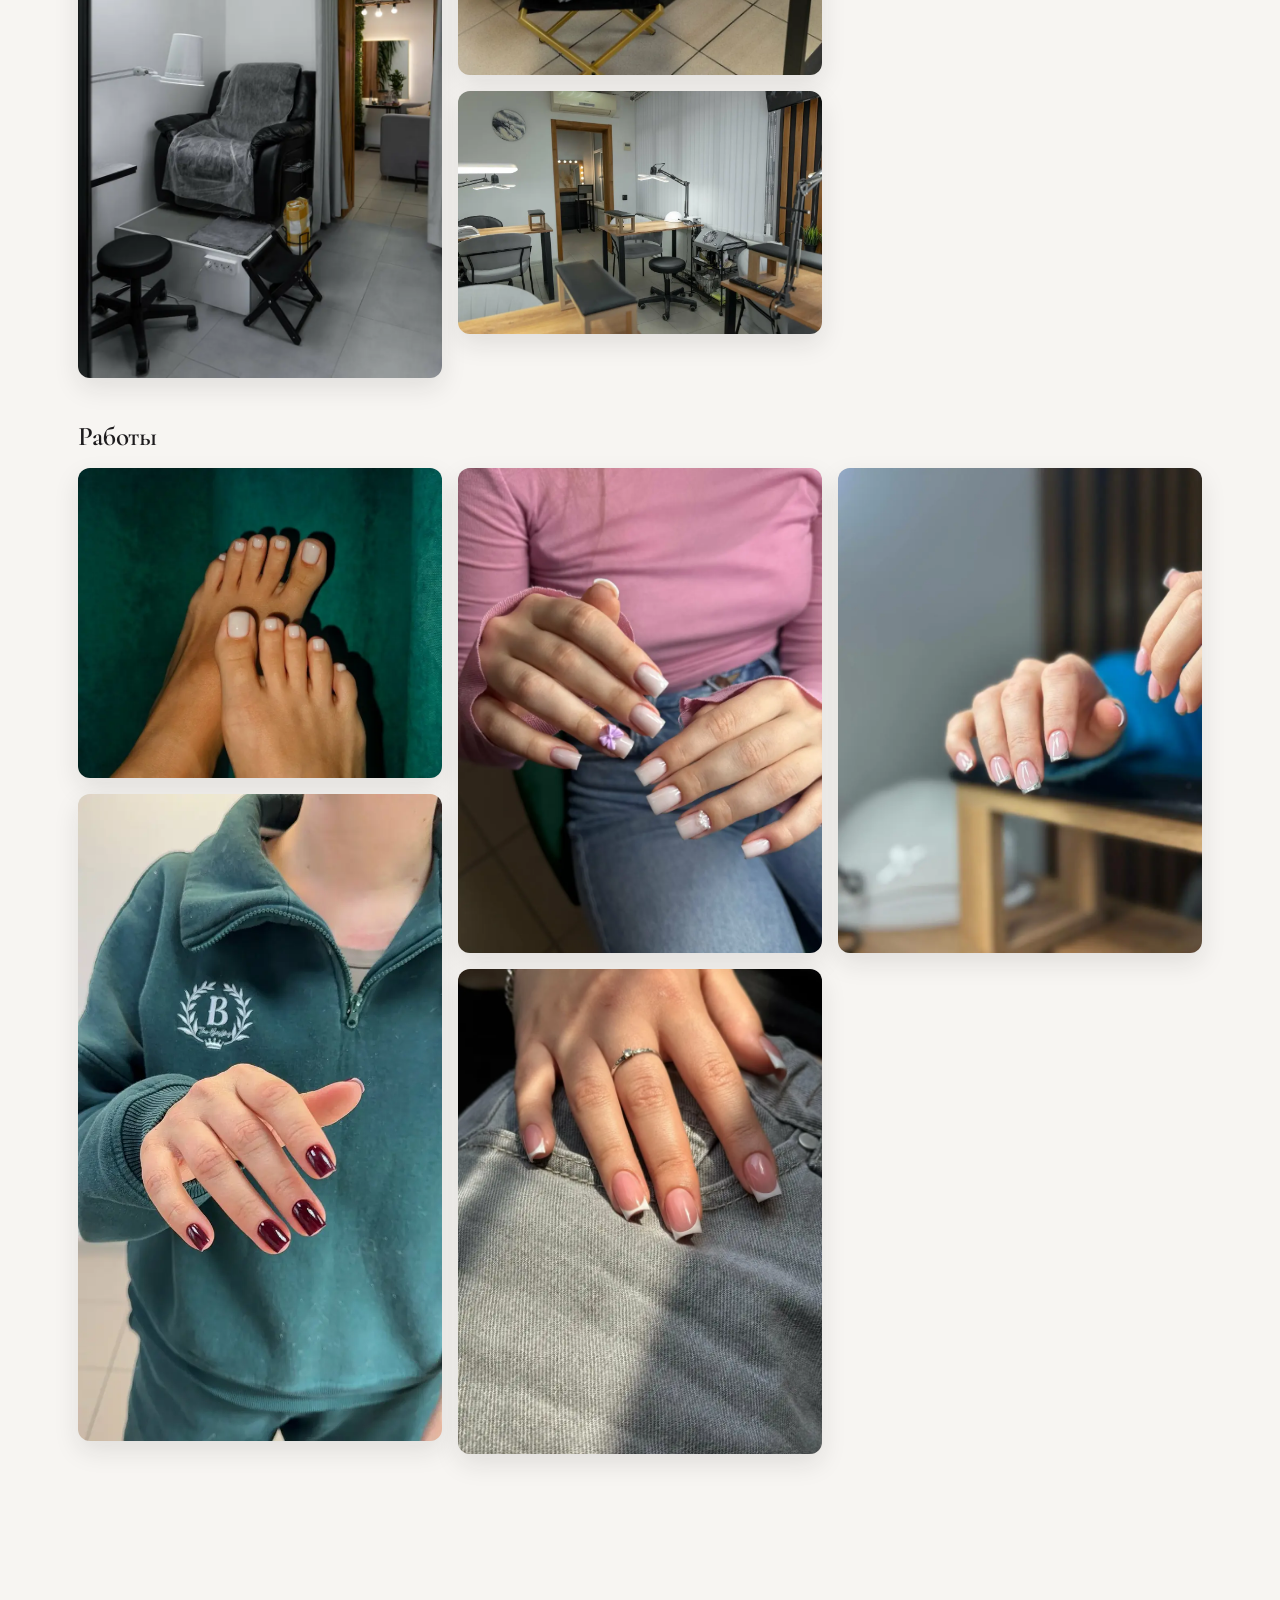
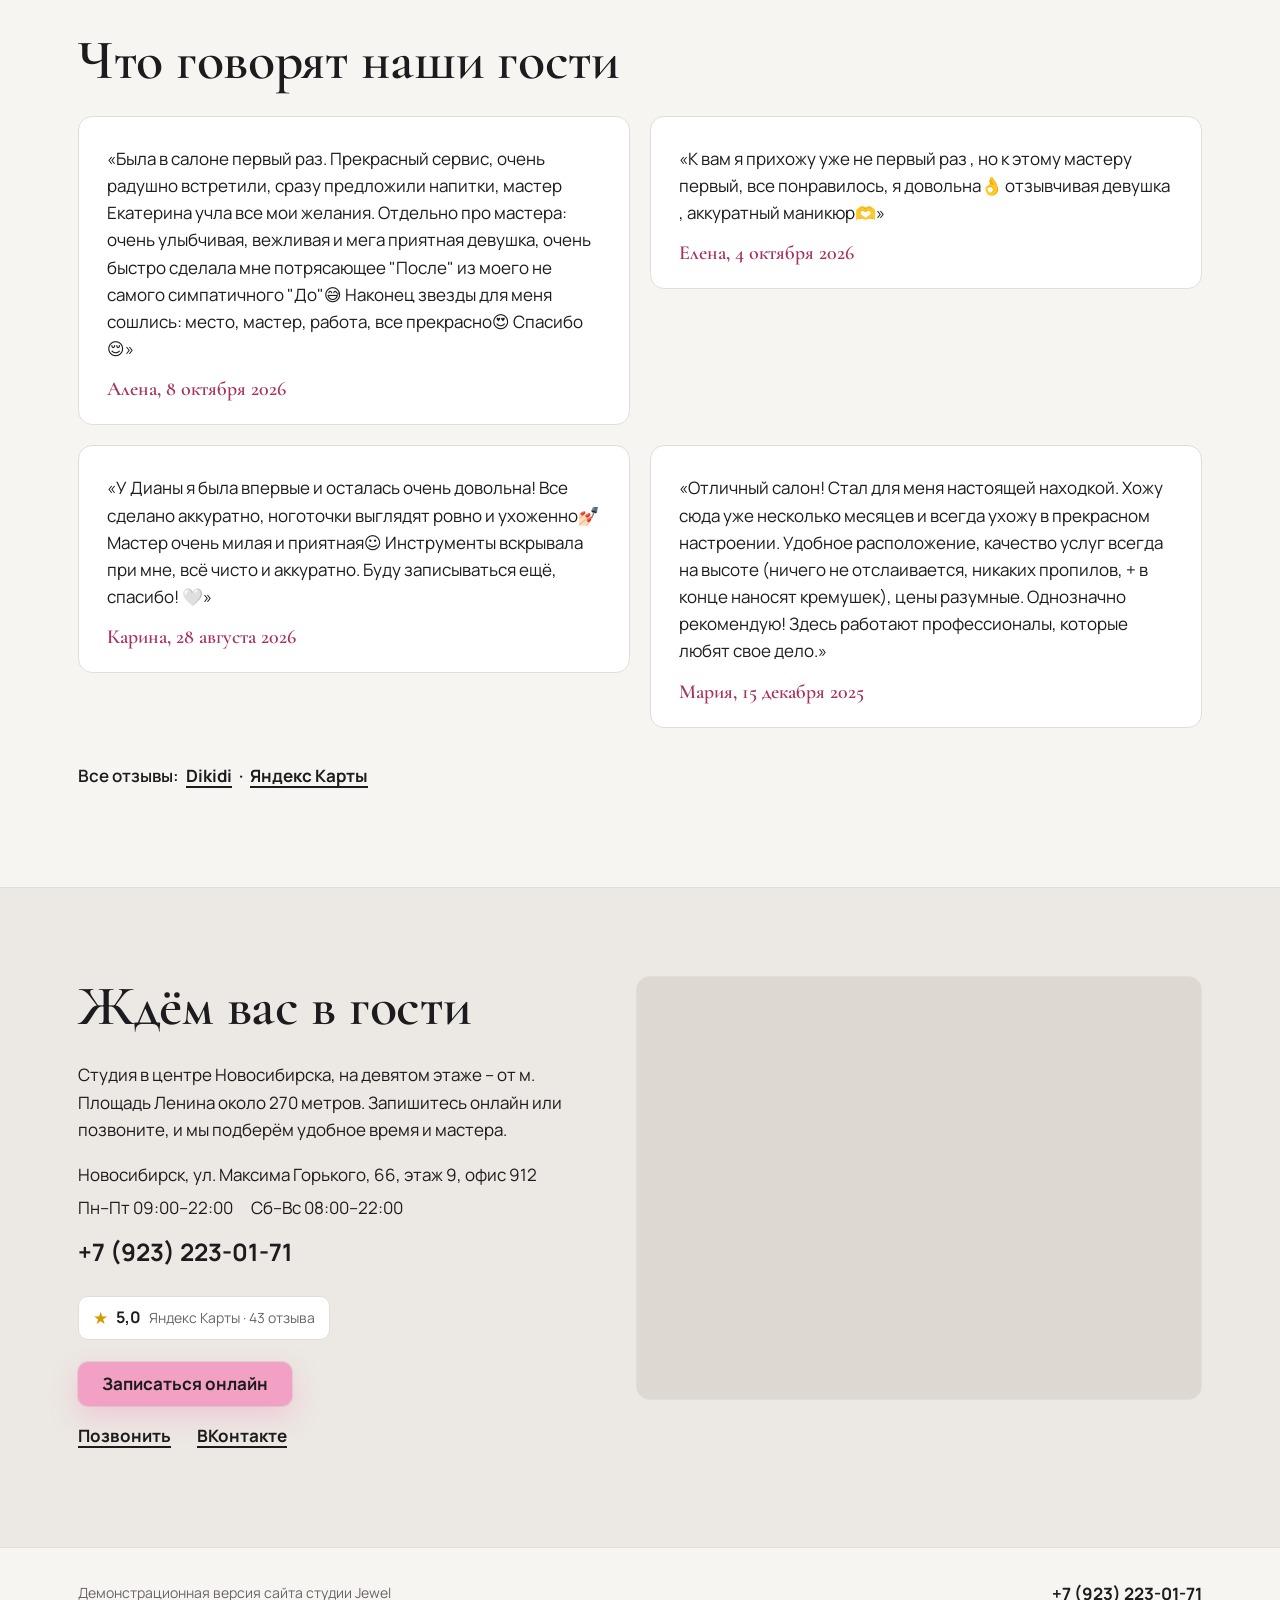
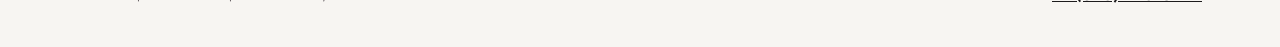
==== commit a9d4062a: "Demo site" ====
--- a/index.html
+++ b/index.html
@@ -29,6 +29,7 @@
       <nav class="nav" aria-label="Разделы">
         <a href="#studio">О студии</a>
         <a href="#care">Услуги</a>
+        <a href="#gallery">Галерея</a>
         <a href="#voices">Отзывы</a>
         <a href="#visit">Как нас найти</a>
       </nav>
@@ -38,6 +39,7 @@
     <nav class="drawer" id="drawer" aria-label="Меню" hidden>
       <a href="#studio">О студии</a>
       <a href="#care">Услуги</a>
+      <a href="#gallery">Галерея</a>
       <a href="#voices">Отзывы</a>
       <a href="#visit">Как нас найти</a>
     </nav>
@@ -115,6 +117,33 @@
       <div class="care__after">
         <p>Актуальные цены и свободное время – в онлайн-записи.</p>
         <a class="pill pill--main" href="https://dikidi.net/197615/" target="_blank" rel="noopener">Записаться онлайн</a>
+      </div>
+    </div>
+  </section>
+
+  <section class="block gallery" id="gallery" aria-labelledby="gallery-title">
+    <div class="shell">
+      <h2 id="gallery-title">Галерея</h2>
+      <div class="gallery__group">
+        <h3 id="gallery-place">Интерьер</h3>
+          <ul class="mosaic mosaic--place">
+            <li class="mosaic__item"><img src="img/i01.webp" alt="Угол кабинета: стеклянная стена в чёрной раме, телевизор и кожаное кресло" width="800" height="1200" loading="lazy" decoding="async"></li>
+            <li class="mosaic__item"><img src="img/i02.webp" alt="Педикюрное кресло под серой накидкой, лампа и штора" width="800" height="1200" loading="lazy" decoding="async"></li>
+            <li class="mosaic__item"><img src="img/i03.webp" alt="Розовая неоновая вывеска JEWEL в зелени и зеркало с подсветкой" width="1200" height="800" loading="lazy" decoding="async"></li>
+            <li class="mosaic__item"><img src="img/i04.webp" alt="Маникюрный стол с лампой и подлокотником у неоновой вывески" width="800" height="1200" loading="lazy" decoding="async"></li>
+            <li class="mosaic__item"><img src="img/i05.webp" alt="Общий вид зала: маникюрные столы, серые кресла и лампы" width="1200" height="801" loading="lazy" decoding="async"></li>
+            <li class="mosaic__item"><img src="img/i06.webp" alt="Зона ожидания: серый диван с подушками, шпиц и неоновая вывеска" width="800" height="1200" loading="lazy" decoding="async"></li>
+          </ul>
+      </div>
+      <div class="gallery__group">
+        <h3 id="gallery-works">Работы</h3>
+          <ul class="mosaic mosaic--works">
+            <li class="mosaic__item"><img src="img/w01.webp" alt="Нюдовый педикюр на бирюзовой ткани" width="836" height="714" loading="lazy" decoding="async"></li>
+            <li class="mosaic__item"><img src="img/w02.webp" alt="Короткий тёмно-бордовый маникюр" width="675" height="1200" loading="lazy" decoding="async"></li>
+            <li class="mosaic__item"><img src="img/w03.webp" alt="Молочный квадрат с сиреневым бантиком и стразами" width="900" height="1200" loading="lazy" decoding="async"></li>
+            <li class="mosaic__item"><img src="img/w04.webp" alt="Френч на квадратных ногтях и серебряное кольцо" width="750" height="1000" loading="lazy" decoding="async"></li>
+            <li class="mosaic__item"><img src="img/w05.webp" alt="Розово-нюдовый френч с серебряными кончиками" width="900" height="1200" loading="lazy" decoding="async"></li>
+          </ul>
       </div>
     </div>
   </section>
--- a/css/styles.css
+++ b/css/styles.css
@@ -37,7 +37,7 @@
 .mark { display: flex; flex-direction: column; justify-content: center; flex: none; min-width: 0; min-height: 44px; text-decoration: none; }
 .mark__word { font: 600 30px/1 var(--display); letter-spacing: .22em; }
 .mark__sub { margin-top: 5px; font-size: 12px; color: var(--soft); }
-.nav { display: flex; gap: 26px; margin-left: auto; }
+.nav { display: flex; gap: 22px; margin-left: auto; white-space: nowrap; }
 .nav a { padding: 8px 0; font-weight: 600; font-size: 15px; text-decoration: none; }
 .nav a:hover { color: var(--rose); }
 .pill { display: inline-flex; align-items: center; justify-content: center; min-height: 44px; padding: 10px 24px; border-radius: 10px; font-weight: 700; line-height: 1.2; text-align: center; text-decoration: none; }
@@ -131,6 +131,13 @@
 .foot__demo { font-size: 14px; color: var(--soft); }
 .foot__phone { display: inline-block; padding: 10px 0; font-weight: 700; }
 
+/* gallery: one kind of frame per group, whole photos in a column mosaic */
+.gallery__group + .gallery__group { margin-top: 44px; }
+.gallery h3 { margin-bottom: 16px; color: var(--coal); }
+.mosaic { margin: 0; padding: 0; list-style: none; column-count: 3; column-gap: 16px; }
+.mosaic__item { break-inside: avoid; margin: 0 0 16px; overflow: hidden; border-radius: 12px; background: var(--stone); box-shadow: 0 10px 26px rgba(29, 27, 29, .10); }
+.mosaic__item img { display: block; width: 100%; height: auto; }
+
 @media (max-width: 1120px) { .mark__sub { display: none; } }
 @media (max-width: 979px) {
   .nav { display: none; }
@@ -144,6 +151,8 @@
 }
 @media (max-width: 660px) { .care__list { grid-template-columns: 1fr; } }
 @media (max-width: 560px) {
+  .mosaic { column-count: 2; column-gap: 10px; }
+  .mosaic__item { margin-bottom: 10px; border-radius: 10px; }
   body { font-size: 16px; }
   .shell { padding-inline: 16px; }
   .ribbon { gap: 8px; padding: 4px 6px; }
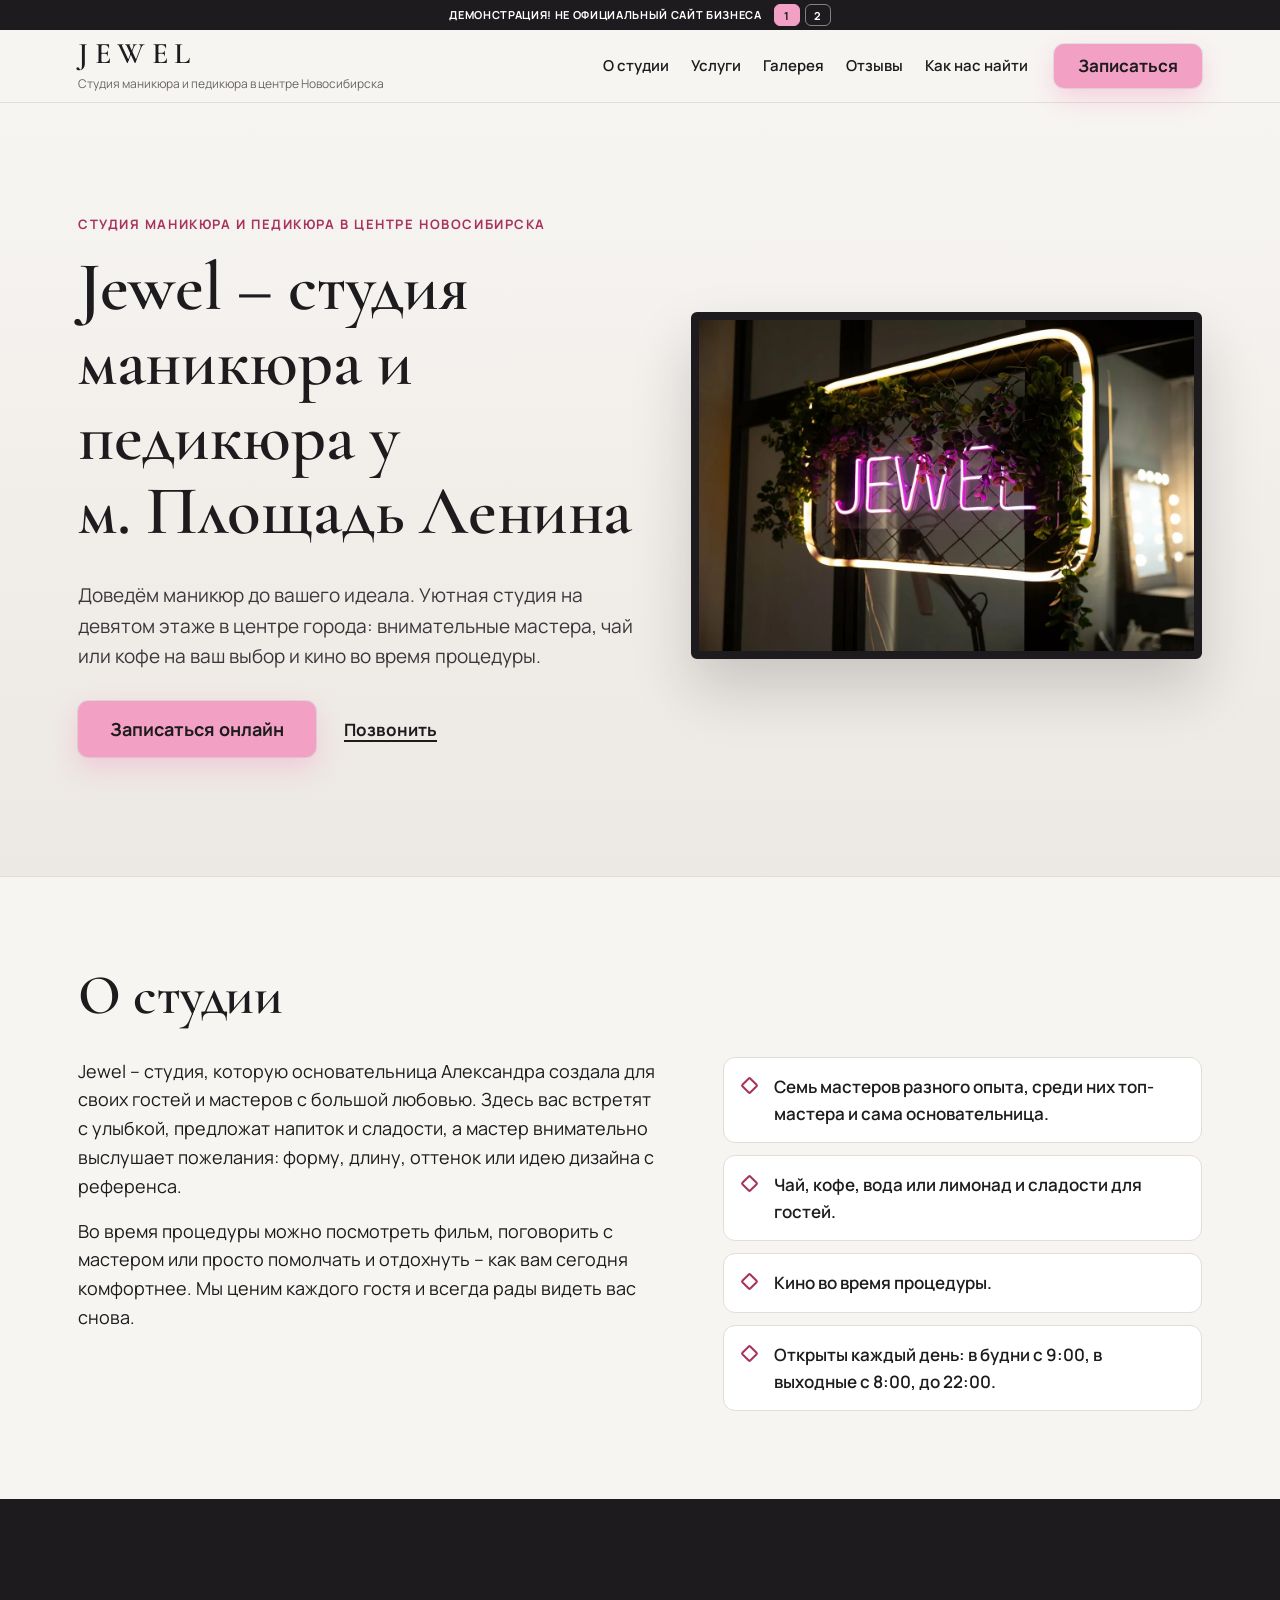
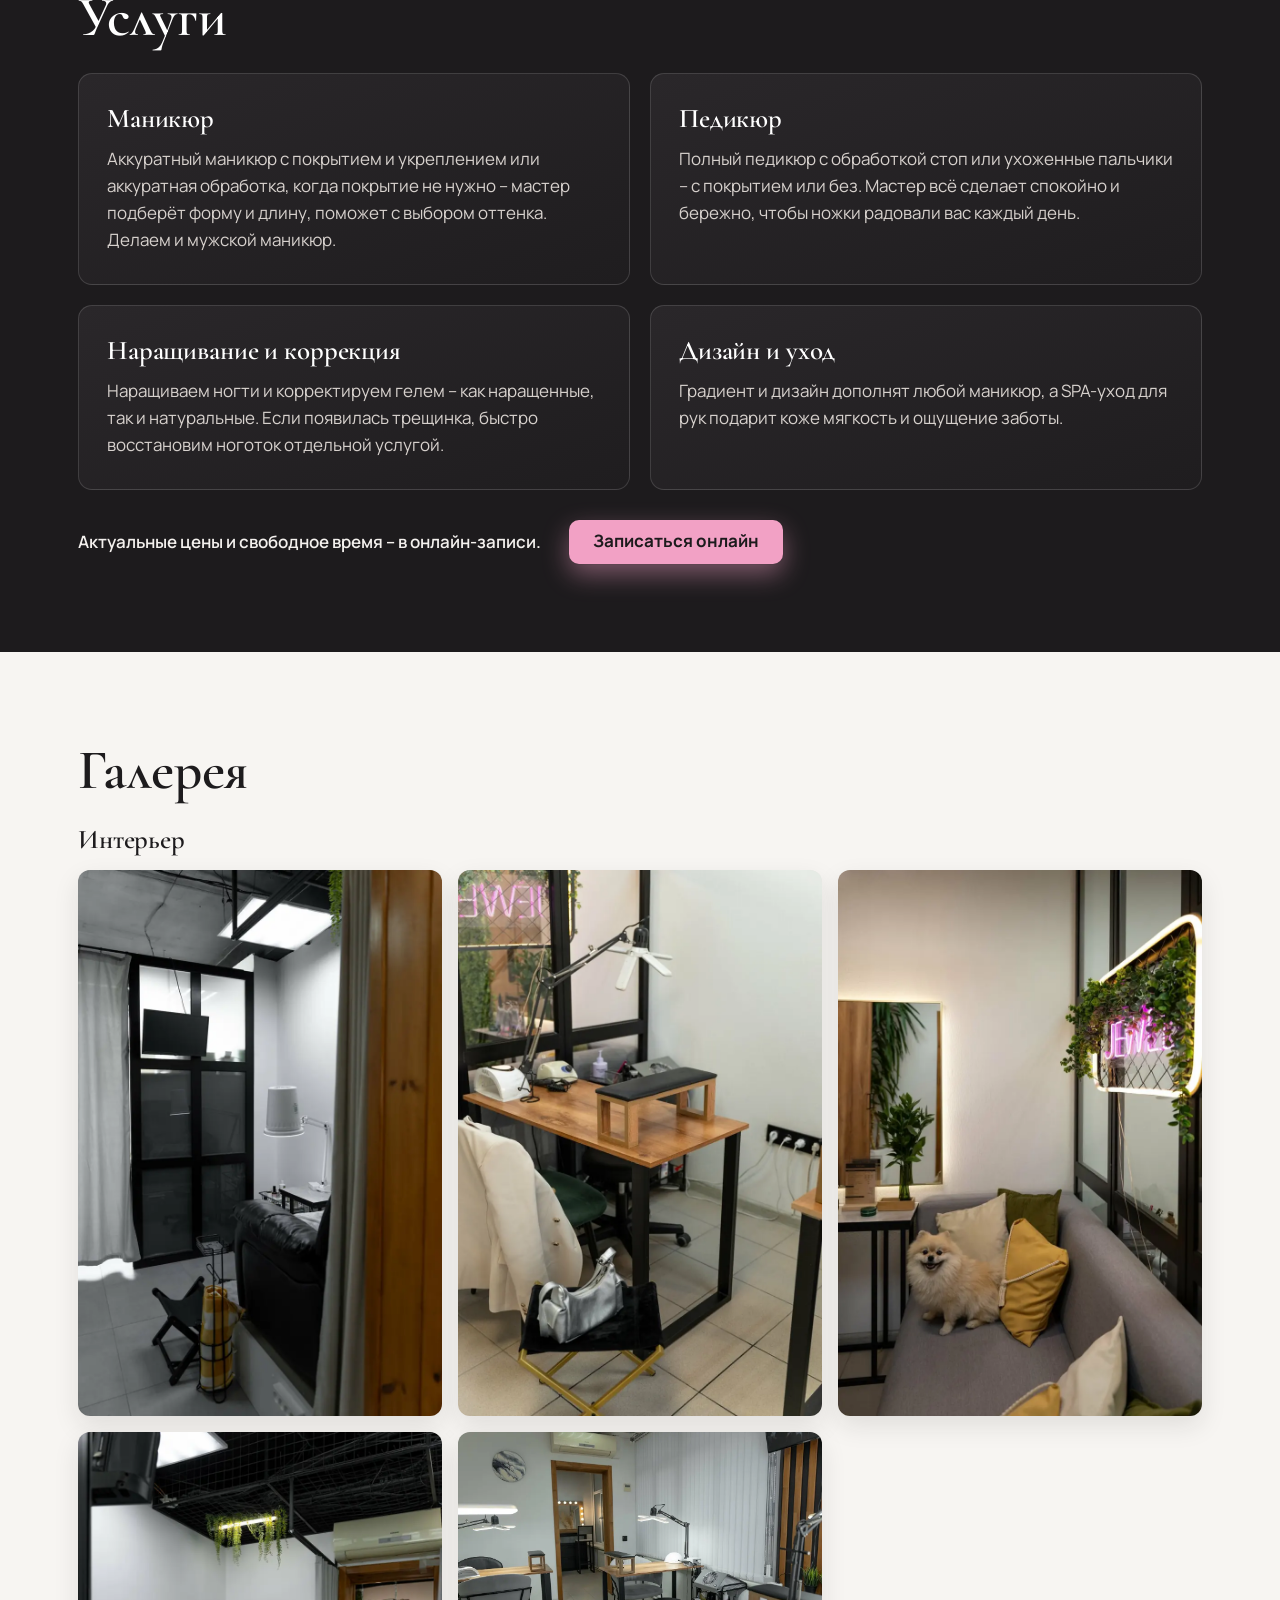
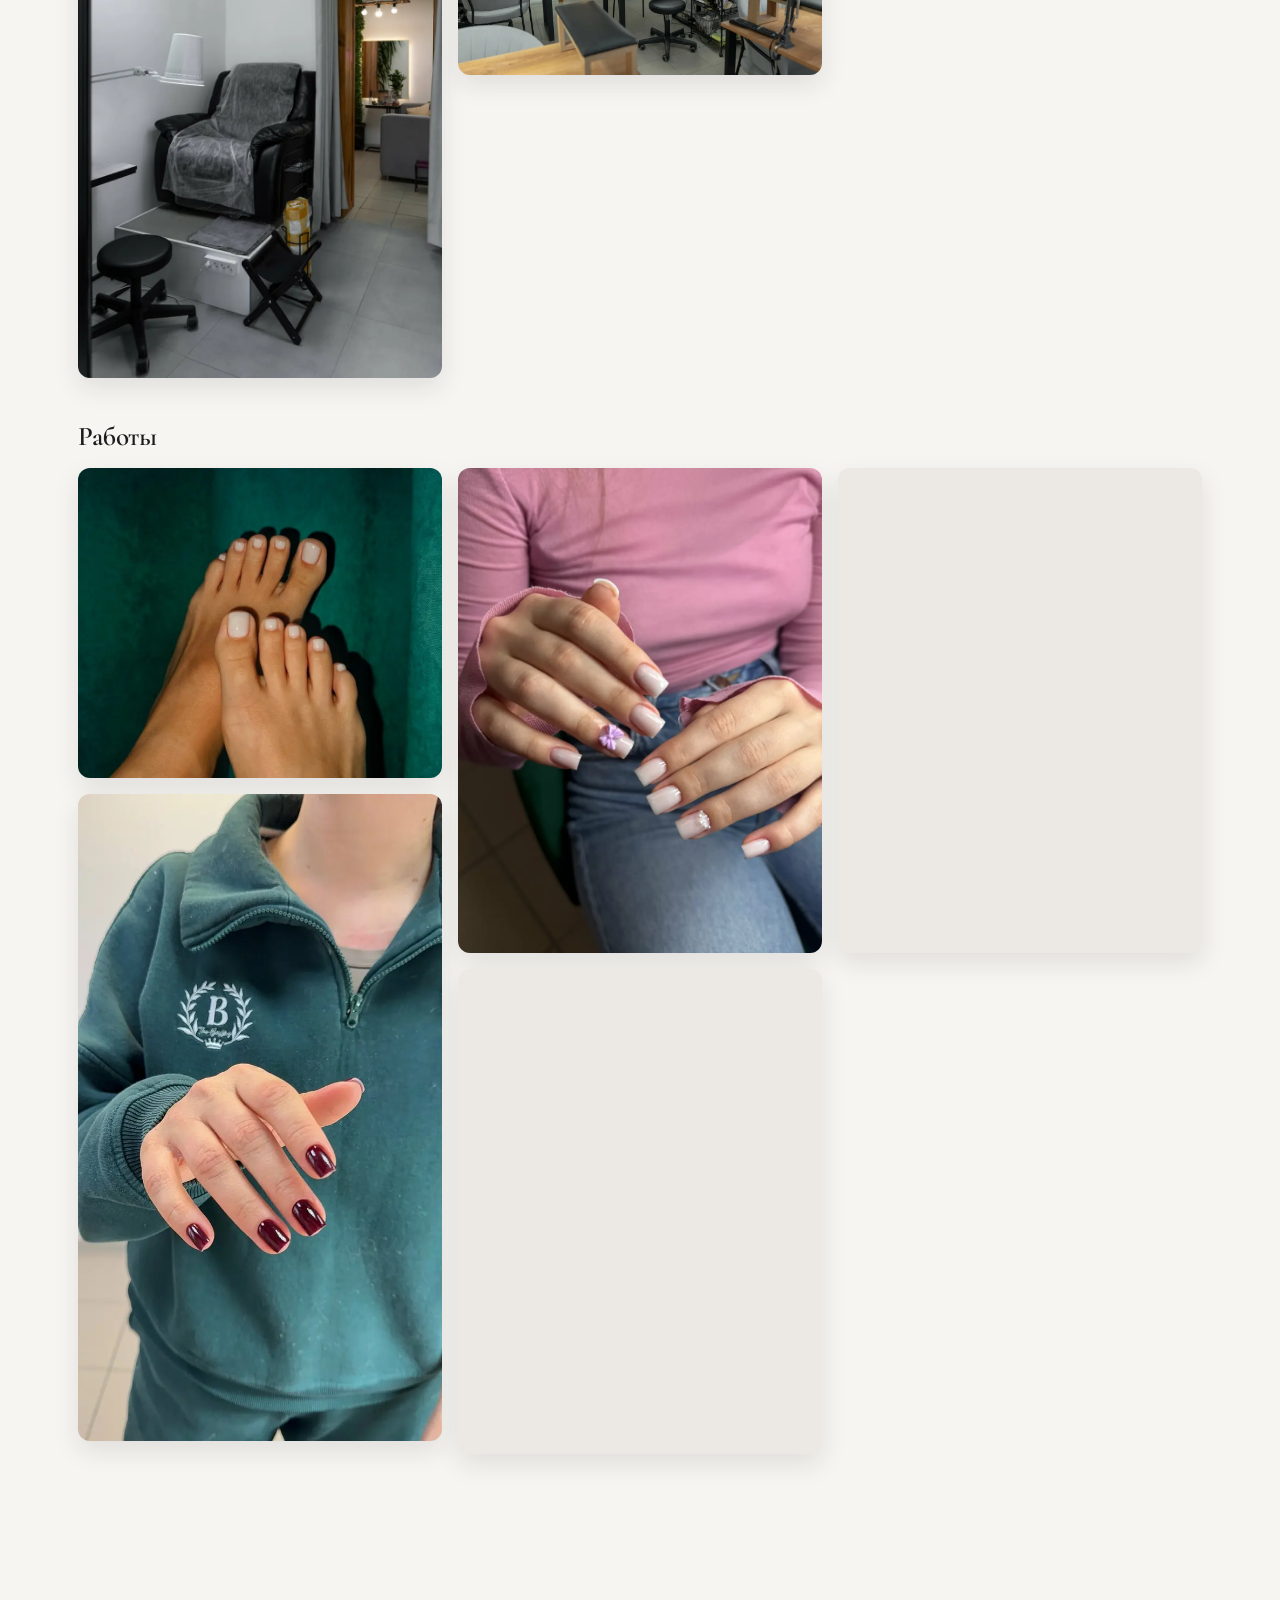
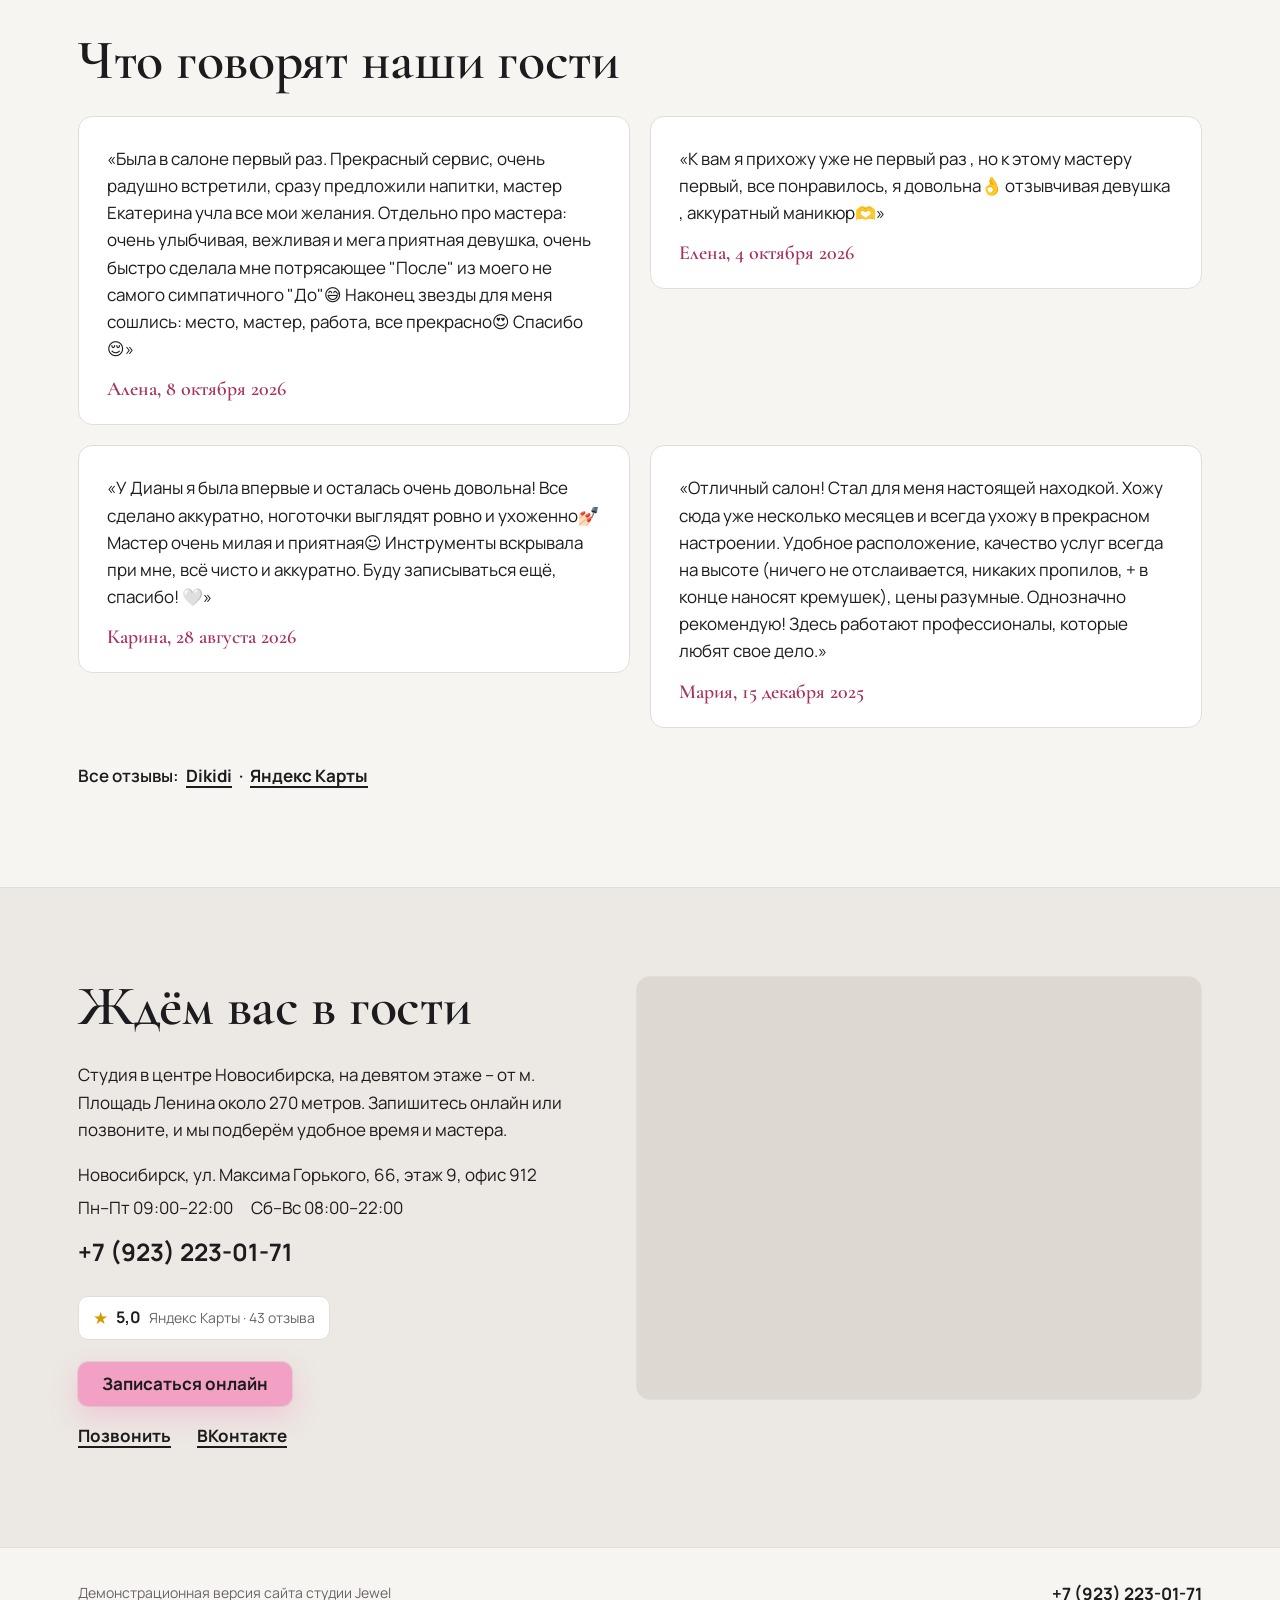
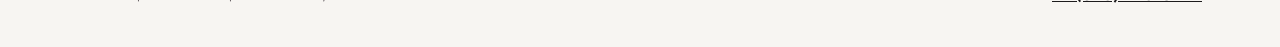
==== commit 10376c76: "Demo site" ====
--- a/index.html
+++ b/index.html
@@ -59,21 +59,7 @@
           <a class="line-link" href="tel:+79232230171">Позвонить</a>
         </div>
       </div>
-      <div class="first__art" aria-hidden="true">
-        <div class="frame">
-          <span class="frame__glow"></span>
-          <span class="frame__leaves"></span>
-          <div class="frame__panes">
-            <span class="pane"></span>
-            <span class="pane"></span>
-            <span class="pane"></span>
-            <span class="pane"></span>
-            <span class="pane"></span>
-            <span class="pane"></span>
-          </div>
-        </div>
-        <span class="first__oak"></span>
-      </div>
+      <figure class="first__photo"><img src="img/i03.webp" alt="Розовая неоновая вывеска JEWEL в зелени и зеркало с подсветкой" width="1200" height="800" fetchpriority="high" decoding="async"></figure>
     </div>
   </section>
 
@@ -129,7 +115,6 @@
           <ul class="mosaic mosaic--place">
             <li class="mosaic__item"><img src="img/i01.webp" alt="Угол кабинета: стеклянная стена в чёрной раме, телевизор и кожаное кресло" width="800" height="1200" loading="lazy" decoding="async"></li>
             <li class="mosaic__item"><img src="img/i02.webp" alt="Педикюрное кресло под серой накидкой, лампа и штора" width="800" height="1200" loading="lazy" decoding="async"></li>
-            <li class="mosaic__item"><img src="img/i03.webp" alt="Розовая неоновая вывеска JEWEL в зелени и зеркало с подсветкой" width="1200" height="800" loading="lazy" decoding="async"></li>
             <li class="mosaic__item"><img src="img/i04.webp" alt="Маникюрный стол с лампой и подлокотником у неоновой вывески" width="800" height="1200" loading="lazy" decoding="async"></li>
             <li class="mosaic__item"><img src="img/i05.webp" alt="Общий вид зала: маникюрные столы, серые кресла и лампы" width="1200" height="801" loading="lazy" decoding="async"></li>
             <li class="mosaic__item"><img src="img/i06.webp" alt="Зона ожидания: серый диван с подушками, шпиц и неоновая вывеска" width="800" height="1200" loading="lazy" decoding="async"></li>
--- a/css/styles.css
+++ b/css/styles.css
@@ -1,4 +1,4 @@
-/* Jewel · main page. White walls, black frames, oak tops, grey textiles and the pink neon of the studio. */
+/* Jewel · main page. White walls, black frames, grey textiles and the pink neon of the studio. */
 :root {
   --paper: #f7f5f2;
   --stone: #ece8e3;
@@ -6,7 +6,6 @@
   --coal: #1d1b1d;
   --coal-2: #3a363a;
   --soft: #6a6468;
-  --oak: #b98b5e;
   --neon: #f2a1c5;
   --rose: #a8325f;
   --rule: #e2ddd7;
@@ -60,29 +59,15 @@
 .drawer a { display: flex; align-items: center; min-height: 50px; font-size: 18px; font-weight: 600; text-decoration: none; border-bottom: 1px solid var(--stone); }
 .drawer a:last-child { border-bottom: 0; }
 
-/* first screen: no photo, a drawn black-framed glass wall with the pink glow of the studio */
+/* first screen: the studio neon sign, shown whole */
 .first { background: linear-gradient(180deg, var(--paper) 0%, var(--stone) 100%); border-bottom: 1px solid var(--rule); }
-.first__grid { display: grid; grid-template-columns: minmax(0, 1.25fr) minmax(0, .75fr); gap: 56px; align-items: center; min-height: calc(100svh - var(--fixed-h) - 24px); padding-block: 56px 64px; }
+.first__grid { display: grid; grid-template-columns: minmax(0, 1.05fr) minmax(0, .95fr); gap: 48px; align-items: center; min-height: calc(100svh - var(--fixed-h) - 24px); padding-block: 56px 64px; }
 .first__kicker { margin: 0 0 16px; font-size: 13px; font-weight: 700; letter-spacing: .12em; text-transform: uppercase; color: var(--rose); }
 .first h1 { font-size: clamp(42px, 5.4vw, 72px); }
 .first__lead { max-width: 33em; margin: 0 0 30px; font-size: 19px; color: var(--coal-2); }
 .first__actions { display: flex; flex-wrap: wrap; align-items: center; gap: 12px 28px; }
-.first__art { position: relative; display: flex; justify-content: center; }
-.frame { position: relative; width: min(100%, 330px); aspect-ratio: 3 / 4; border: 10px solid var(--coal); border-radius: 4px; background: #fbfaf8; overflow: hidden; box-shadow: 0 30px 60px rgba(29,27,29,.18); }
-.frame__glow { position: absolute; left: 50%; top: 38%; width: 70%; aspect-ratio: 1.6; transform: translate(-50%, -50%); border: 4px solid var(--neon); border-radius: 40% 40% 34% 34%; box-shadow: 0 0 18px var(--neon), 0 0 46px rgba(242,161,197,.8), inset 0 0 18px rgba(242,161,197,.7); animation: hum 4s ease-in-out infinite; }
-.frame__leaves { position: absolute; left: 6%; top: 10%; width: 88%; height: 30%;
-  background:
-    radial-gradient(14px 8px at 12% 40%, #4f6b43 98%, transparent) ,
-    radial-gradient(12px 7px at 24% 22%, #5f7d50 98%, transparent),
-    radial-gradient(15px 8px at 36% 48%, #46613b 98%, transparent),
-    radial-gradient(12px 7px at 70% 30%, #5f7d50 98%, transparent),
-    radial-gradient(14px 8px at 82% 50%, #4f6b43 98%, transparent),
-    radial-gradient(11px 6px at 90% 22%, #46613b 98%, transparent);
-  filter: drop-shadow(0 2px 2px rgba(0,0,0,.15)); }
-.frame__panes { position: absolute; inset: 0; display: grid; grid-template-columns: repeat(2, 1fr); grid-template-rows: repeat(3, 1fr); }
-.pane { border: 3px solid var(--coal); background: linear-gradient(135deg, rgba(255,255,255,.35), transparent 45%); }
-.first__oak { position: absolute; left: 50%; bottom: -18px; width: min(110%, 380px); height: 22px; transform: translateX(-50%); border-radius: 4px; background: linear-gradient(180deg, #c99d70, var(--oak)); box-shadow: 0 12px 24px rgba(29,27,29,.2); }
-@keyframes hum { 0%, 100% { opacity: 1; } 50% { opacity: .82; } }
+.first__photo { margin: 0; overflow: hidden; border: 8px solid var(--coal); border-radius: 6px; background: var(--coal); box-shadow: 0 30px 60px rgba(29,27,29,.18); }
+.first__photo img { display: block; width: 100%; height: auto; }
 
 .block { padding-block: 88px; }
 .studio__grid { display: grid; grid-template-columns: 1.1fr .9fr; gap: 6px 60px; align-items: start; }
@@ -144,8 +129,7 @@
   .toggle { display: grid; }
   .bar__cta { margin-left: auto; }
   .first__grid { grid-template-columns: 1fr; min-height: 0; gap: 40px; padding-block: 40px 60px; }
-  .frame { width: min(52%, 230px); }
-  .first__oak { width: min(66%, 280px); }
+  .first__photo { width: min(100%, 640px); }
   .studio__grid, .visit__grid { grid-template-columns: 1fr; }
   .voices__grid { grid-template-columns: 1fr; }
 }
@@ -169,4 +153,4 @@
   .voice { padding: 22px 20px 18px; }
 }
 @media (max-width: 360px) { .bar__in { gap: 8px; } .mark__word { font-size: 22px; letter-spacing: .12em; } .bar__cta { padding: 8px 11px; font-size: 14px; } }
-@media (prefers-reduced-motion: reduce) { html { scroll-behavior: auto; } .frame__glow { animation: none; } .toggle__lines, .toggle__lines::before, .toggle__lines::after { transition: none; } }
+@media (prefers-reduced-motion: reduce) { html { scroll-behavior: auto; } .toggle__lines, .toggle__lines::before, .toggle__lines::after { transition: none; } }
